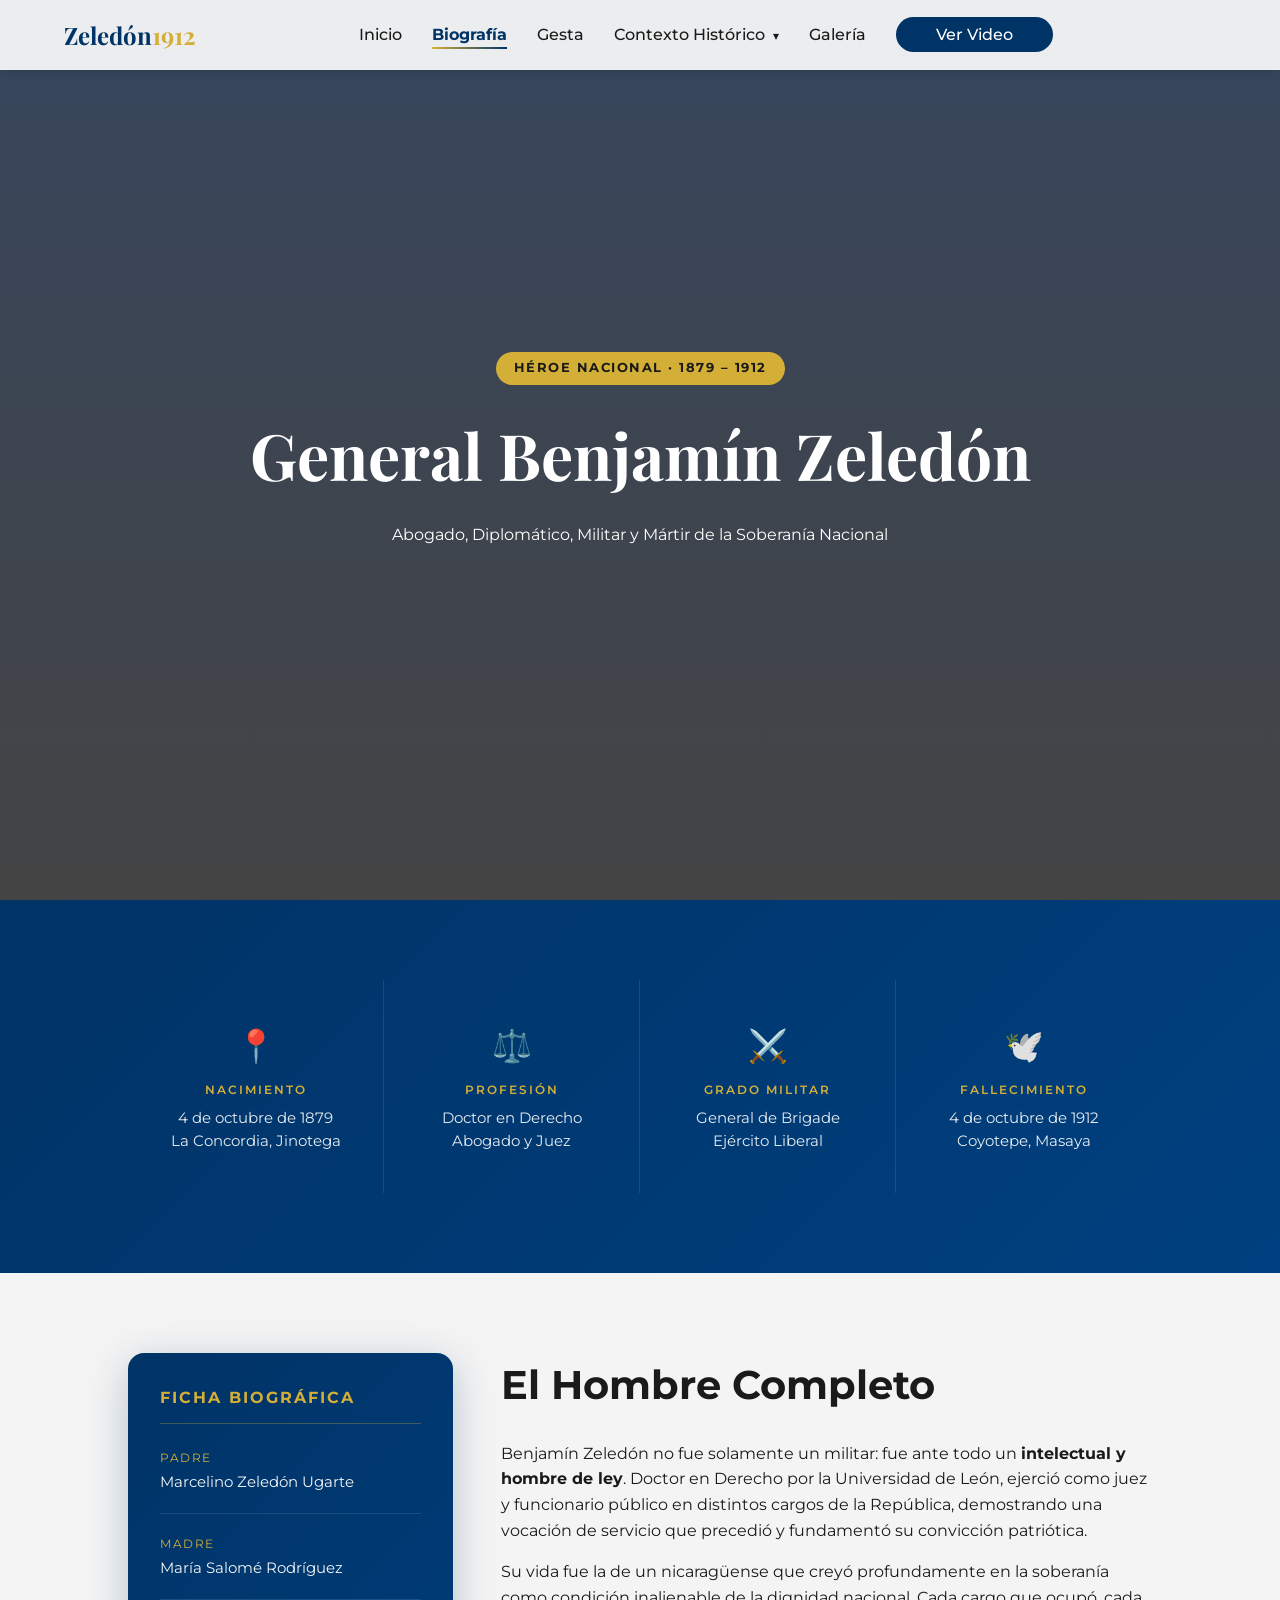
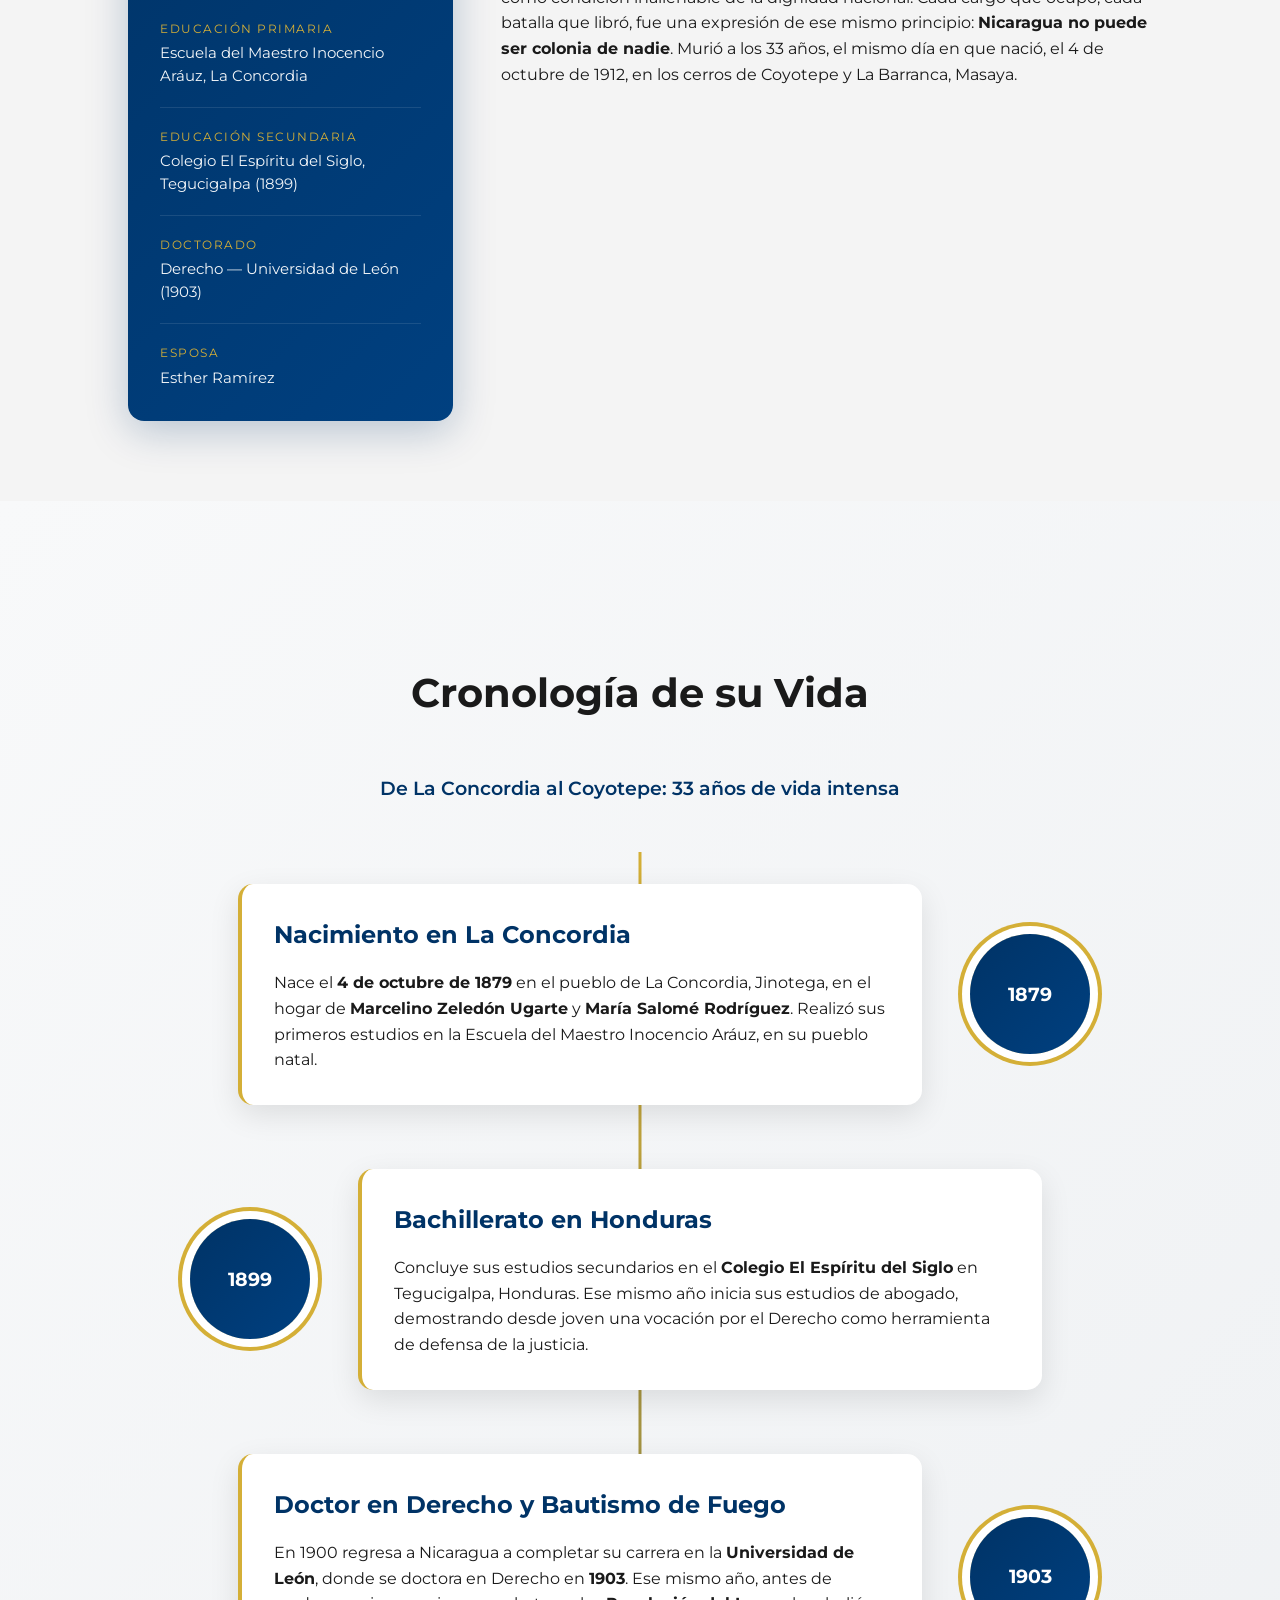
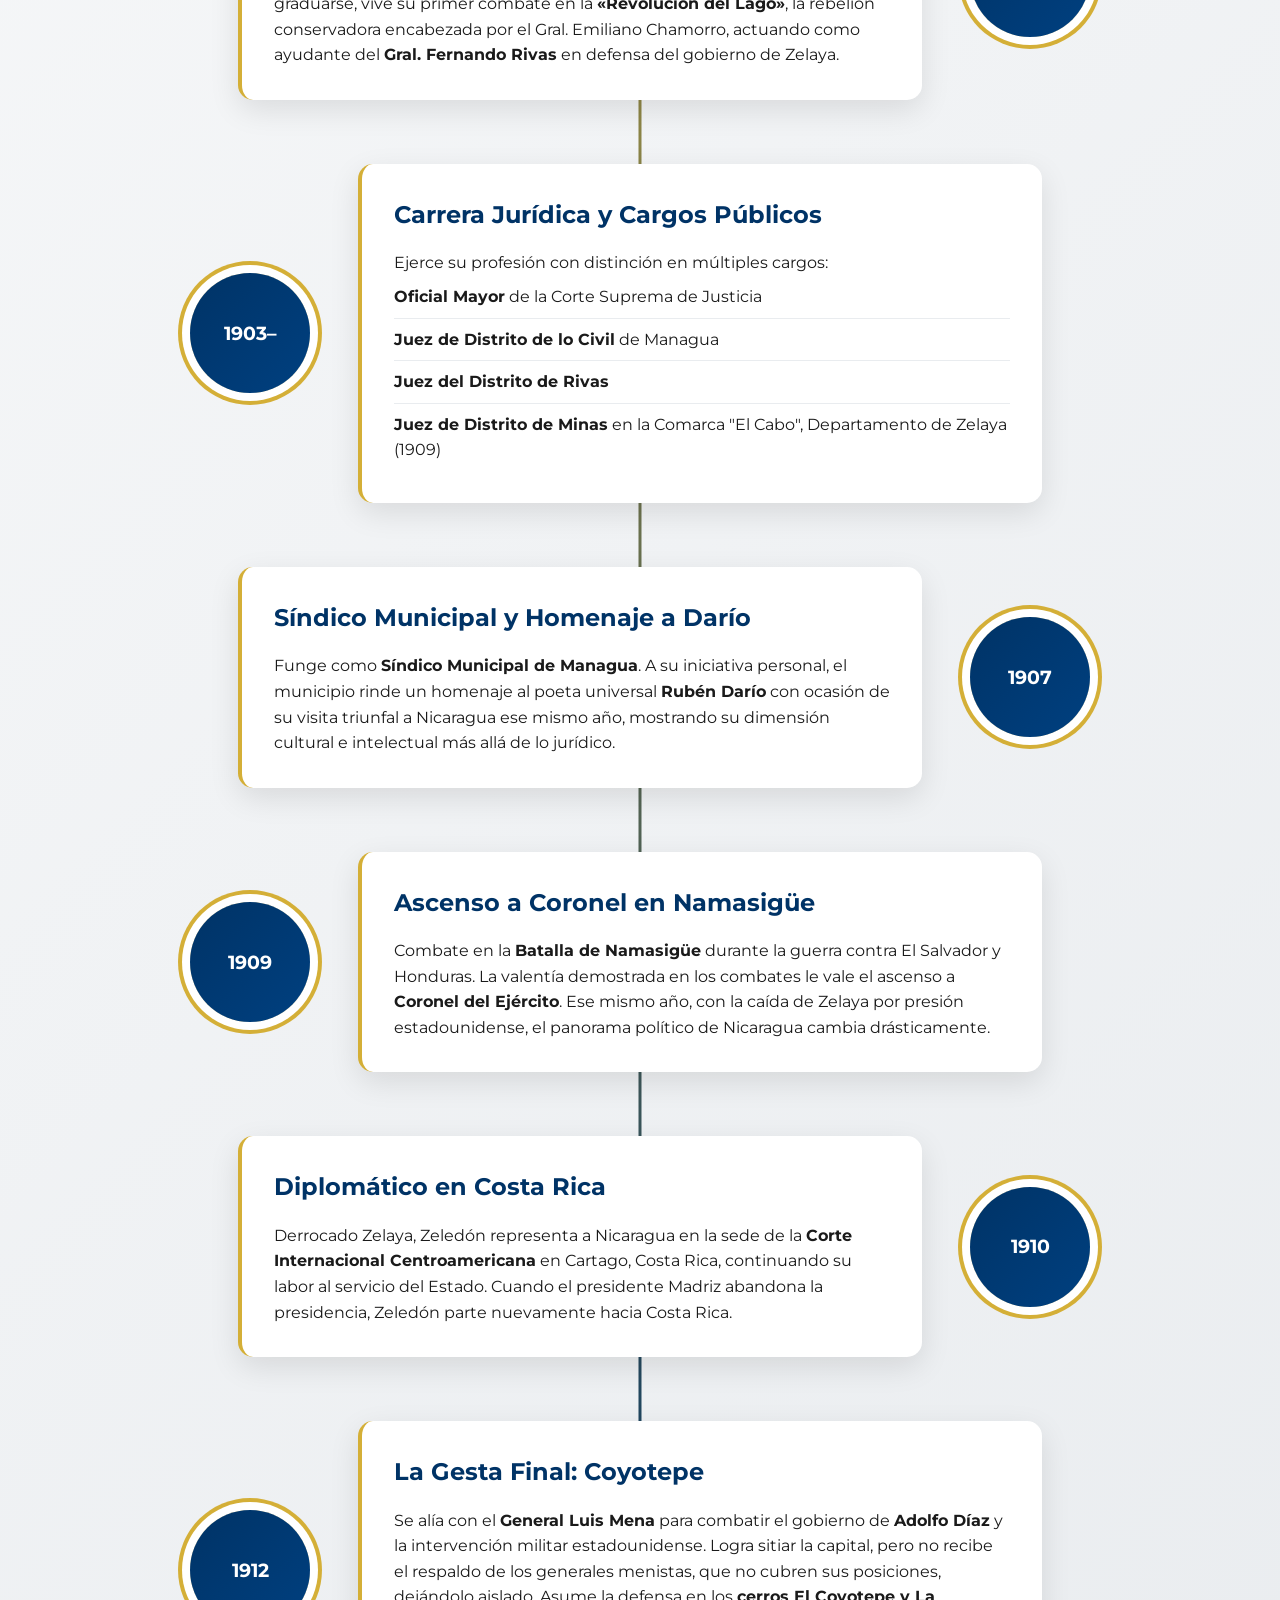
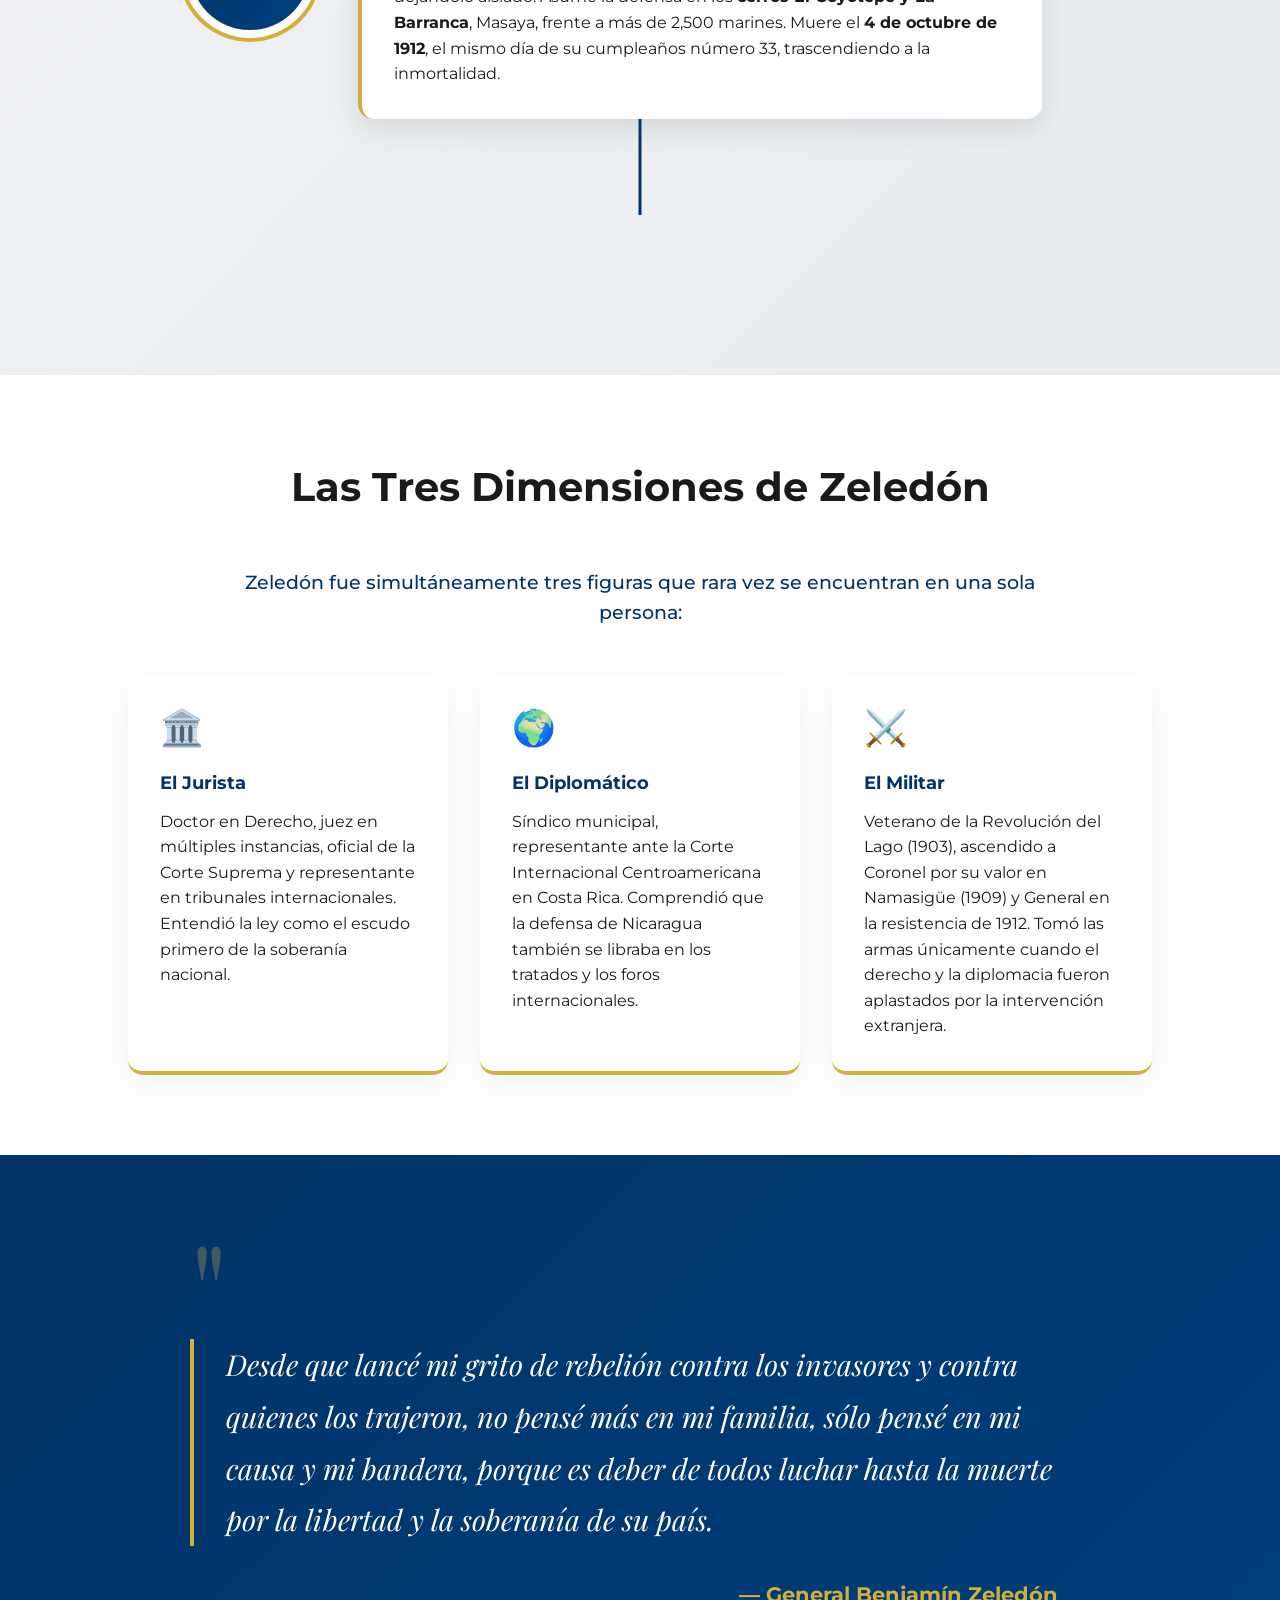
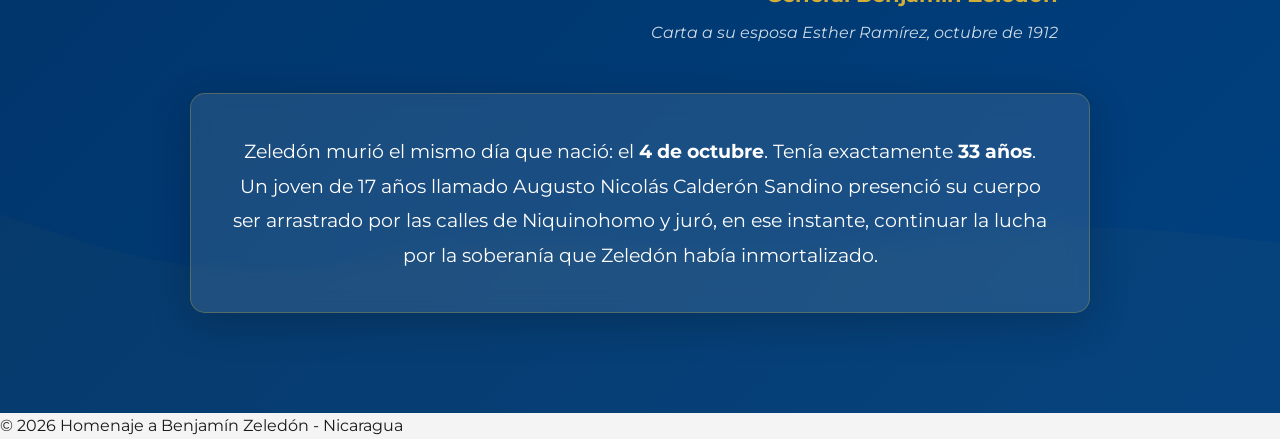
==== biografia.html @ c8e3462d "Version basica." ====
<!DOCTYPE html>
<html lang="es">

<head>
    <meta charset="UTF-8">
    <meta name="viewport" content="width=device-width, initial-scale=1.0">
    <title>Biografía | General Benjamín Zeledón</title>
    <meta name="description"
        content="Vida y trayectoria del General Benjamín Zeledón, héroe nacional de Nicaragua. Abogado, juez, militar y mártir de la soberanía nacional (1879–1912).">
    <link rel="stylesheet" href="style.css">
    <link
        href="https://fonts.googleapis.com/css2?family=Montserrat:wght@300;400;700&family=Playfair+Display:wght@700&display=swap"
        rel="stylesheet">
</head>

<body>

    <!-- Barra de Navegación -->
    <nav class="navbar">
        <div class="logo">Zeledón<span>1912</span></div>
        <ul class="nav-links">
            <li><a href="index.html#inicio">Inicio</a></li>
            <li><a href="biografia.html" class="nav-active">Biografía</a></li>
            <li><a href="index.html#gesta">Gesta</a></li>
            <li class="has-submenu">
                <a href="contexto.html">Contexto Histórico <span class="submenu-arrow">▾</span></a>
                <ul class="submenu">
                    <li><a href="nota-knox.html">La Nota Knox</a></li>
                    <li><a href="tratado-dawson.html">El Tratado Dawson</a></li>
                    <li><a href="carta-zeledon.html">Carta a su Esposa</a></li>
                </ul>
            </li>
            <li><a href="galeria.html">Galería</a></li>
            <li><a href="index.html#video-seccion" class="btn-video">Ver Video</a></li>
        </ul>
        <div class="burger">
            <div class="line1"></div>
            <div class="line2"></div>
            <div class="line3"></div>
        </div>
    </nav>

    <!-- Hero -->
    <header class="hero hero-biografia">
        <div class="hero-content">
            <div class="doc-badge">Héroe Nacional · 1879 – 1912</div>
            <h1>General Benjamín Zeledón</h1>
            <p>Abogado, Diplomático, Militar y Mártir de la Soberanía Nacional</p>
        </div>
    </header>

    <!-- Datos rápidos -->
    <section class="bio-datos-section">
        <div class="container">
            <div class="bio-datos-grid">
                <div class="bio-dato">
                    <span class="bio-dato-icon">📍</span>
                    <span class="bio-dato-label">Nacimiento</span>
                    <span class="bio-dato-valor">4 de octubre de 1879<br>La Concordia, Jinotega</span>
                </div>
                <div class="bio-dato">
                    <span class="bio-dato-icon">⚖️</span>
                    <span class="bio-dato-label">Profesión</span>
                    <span class="bio-dato-valor">Doctor en Derecho<br>Abogado y Juez</span>
                </div>
                <div class="bio-dato">
                    <span class="bio-dato-icon">⚔️</span>
                    <span class="bio-dato-label">Grado Militar</span>
                    <span class="bio-dato-valor">General de Brigade<br>Ejército Liberal</span>
                </div>
                <div class="bio-dato">
                    <span class="bio-dato-icon">🕊️</span>
                    <span class="bio-dato-label">Fallecimiento</span>
                    <span class="bio-dato-valor">4 de octubre de 1912<br>Coyotepe, Masaya</span>
                </div>
            </div>
        </div>
    </section>

    <!-- Introducción -->
    <section class="container bio-intro-section">
        <div class="doc-intro-grid">
            <div class="doc-ficha bio-ficha">
                <h3>Ficha Biográfica</h3>
                <ul class="ficha-list">
                    <li>
                        <span class="ficha-label">Padre</span>
                        <span class="ficha-valor">Marcelino Zeledón Ugarte</span>
                    </li>
                    <li>
                        <span class="ficha-label">Madre</span>
                        <span class="ficha-valor">María Salomé Rodríguez</span>
                    </li>
                    <li>
                        <span class="ficha-label">Educación Primaria</span>
                        <span class="ficha-valor">Escuela del Maestro Inocencio Aráuz, La Concordia</span>
                    </li>
                    <li>
                        <span class="ficha-label">Educación Secundaria</span>
                        <span class="ficha-valor">Colegio El Espíritu del Siglo, Tegucigalpa (1899)</span>
                    </li>
                    <li>
                        <span class="ficha-label">Doctorado</span>
                        <span class="ficha-valor">Derecho — Universidad de León (1903)</span>
                    </li>
                    <li>
                        <span class="ficha-label">Esposa</span>
                        <span class="ficha-valor">Esther Ramírez</span>
                    </li>
                </ul>
            </div>
            <div class="doc-resumen">
                <h2 class="section-title" style="text-align:left; margin-bottom: 1.5rem;">El Hombre Completo</h2>
                <p>Benjamín Zeledón no fue solamente un militar: fue ante todo un <strong>intelectual y hombre de
                        ley</strong>. Doctor en Derecho por la Universidad de León, ejerció como juez y funcionario
                    público en distintos cargos de la República, demostrando una vocación de servicio que precedió y
                    fundamentó su convicción patriótica.</p>
                <p style="margin-top:1rem;">Su vida fue la de un nicaragüense que creyó profundamente en la soberanía
                    como condición inalienable de la dignidad nacional. Cada cargo que ocupó, cada batalla que libró,
                    fue una expresión de ese mismo principio: <strong>Nicaragua no puede ser colonia de nadie</strong>.
                    Murió a los 33 años, el mismo día en que nació, el 4 de octubre de 1912, en los cerros de Coyotepe
                    y La Barranca, Masaya.</p>
            </div>
        </div>
    </section>

    <!-- Línea de tiempo biográfica -->
    <section class="timeline-section">
        <div class="container">
            <h2 class="section-title">Cronología de su Vida</h2>
            <p class="timeline-subtitle">De La Concordia al Coyotepe: 33 años de vida intensa</p>

            <div class="timeline">

                <!-- 1879 -->
                <div class="timeline-item">
                    <div class="timeline-marker">1879</div>
                    <div class="timeline-content">
                        <h3>Nacimiento en La Concordia</h3>
                        <p>Nace el <strong>4 de octubre de 1879</strong> en el pueblo de La Concordia, Jinotega, en el
                            hogar de <strong>Marcelino Zeledón Ugarte</strong> y <strong>María Salomé
                                Rodríguez</strong>. Realizó sus primeros estudios en la Escuela del Maestro Inocencio
                            Aráuz, en su pueblo natal.</p>
                    </div>
                </div>

                <!-- 1899 -->
                <div class="timeline-item">
                    <div class="timeline-marker">1899</div>
                    <div class="timeline-content">
                        <h3>Bachillerato en Honduras</h3>
                        <p>Concluye sus estudios secundarios en el <strong>Colegio El Espíritu del Siglo</strong> en
                            Tegucigalpa, Honduras. Ese mismo año inicia sus estudios de abogado, demostrando desde
                            joven una vocación por el Derecho como herramienta de defensa de la justicia.</p>
                    </div>
                </div>

                <!-- 1900-1903 -->
                <div class="timeline-item">
                    <div class="timeline-marker">1903</div>
                    <div class="timeline-content">
                        <h3>Doctor en Derecho y Bautismo de Fuego</h3>
                        <p>En 1900 regresa a Nicaragua a completar su carrera en la <strong>Universidad de
                                León</strong>,
                            donde se doctora en Derecho en <strong>1903</strong>. Ese mismo año, antes de graduarse,
                            vive su primer combate en la <strong>«Revolución del Lago»</strong>, la rebelión
                            conservadora encabezada por el Gral. Emiliano Chamorro, actuando como ayudante del
                            <strong>Gral. Fernando Rivas</strong> en defensa del gobierno de Zelaya.
                        </p>
                    </div>
                </div>

                <!-- Cargos judiciales -->
                <div class="timeline-item">
                    <div class="timeline-marker">1903–</div>
                    <div class="timeline-content">
                        <h3>Carrera Jurídica y Cargos Públicos</h3>
                        <p>Ejerce su profesión con distinción en múltiples cargos:</p>
                        <ul class="faction-list">
                            <li><strong>Oficial Mayor</strong> de la Corte Suprema de Justicia</li>
                            <li><strong>Juez de Distrito de lo Civil</strong> de Managua</li>
                            <li><strong>Juez del Distrito de Rivas</strong></li>
                            <li><strong>Juez de Distrito de Minas</strong> en la Comarca "El Cabo", Departamento de
                                Zelaya (1909)</li>
                        </ul>
                    </div>
                </div>

                <!-- 1907 -->
                <div class="timeline-item">
                    <div class="timeline-marker">1907</div>
                    <div class="timeline-content">
                        <h3>Síndico Municipal y Homenaje a Darío</h3>
                        <p>Funge como <strong>Síndico Municipal de Managua</strong>. A su iniciativa personal, el
                            municipio rinde un homenaje al poeta universal <strong>Rubén Darío</strong> con ocasión de
                            su visita triunfal a Nicaragua ese mismo año, mostrando su dimensión cultural e intelectual
                            más allá de lo jurídico.</p>
                    </div>
                </div>

                <!-- 1909 Namasigüe -->
                <div class="timeline-item">
                    <div class="timeline-marker">1909</div>
                    <div class="timeline-content">
                        <h3>Ascenso a Coronel en Namasigüe</h3>
                        <p>Combate en la <strong>Batalla de Namasigüe</strong> durante la guerra contra El Salvador y
                            Honduras. La valentía demostrada en los combates le vale el ascenso a
                            <strong>Coronel del Ejército</strong>. Ese mismo año, con la caída de Zelaya por presión
                            estadounidense, el panorama político de Nicaragua cambia drásticamente.
                        </p>
                    </div>
                </div>

                <!-- 1910-1911 -->
                <div class="timeline-item">
                    <div class="timeline-marker">1910</div>
                    <div class="timeline-content">
                        <h3>Diplomático en Costa Rica</h3>
                        <p>Derrocado Zelaya, Zeledón representa a Nicaragua en la sede de la
                            <strong>Corte Internacional Centroamericana</strong> en Cartago, Costa Rica, continuando
                            su labor al servicio del Estado. Cuando el presidente Madriz abandona la presidencia,
                            Zeledón parte nuevamente hacia Costa Rica.
                        </p>
                    </div>
                </div>

                <!-- 1912 -->
                <div class="timeline-item">
                    <div class="timeline-marker">1912</div>
                    <div class="timeline-content">
                        <h3>La Gesta Final: Coyotepe</h3>
                        <p>Se alía con el <strong>General Luis Mena</strong> para combatir el gobierno de
                            <strong>Adolfo Díaz</strong> y la intervención militar estadounidense. Logra sitiar la
                            capital, pero no recibe el respaldo de los generales menistas, que no cubren sus
                            posiciones, dejándolo aislado. Asume la defensa en los
                            <strong>cerros El Coyotepe y La Barranca</strong>, Masaya, frente a más de 2,500 marines.
                            Muere el <strong>4 de octubre de 1912</strong>, el mismo día de su cumpleaños número 33,
                            trascendiendo a la inmortalidad.
                        </p>
                    </div>
                </div>

            </div>
        </div>
    </section>

    <!-- Facetas del personaje -->
    <section class="container resistance-section">
        <h2 class="section-title">Las Tres Dimensiones de Zeledón</h2>
        <p class="section-intro">Zeledón fue simultáneamente tres figuras que rara vez se encuentran en una sola
            persona:</p>
        <div class="grid">
            <div class="card doc-context-card">
                <div class="context-icon">🏛️</div>
                <h3>El Jurista</h3>
                <p>Doctor en Derecho, juez en múltiples instancias, oficial de la Corte Suprema y representante
                    en tribunales internacionales. Entendió la ley como el escudo primero de la soberanía nacional.</p>
            </div>
            <div class="card doc-context-card">
                <div class="context-icon">🌍</div>
                <h3>El Diplomático</h3>
                <p>Síndico municipal, representante ante la Corte Internacional Centroamericana en Costa Rica.
                    Comprendió que la defensa de Nicaragua también se libraba en los tratados y los foros
                    internacionales.</p>
            </div>
            <div class="card doc-context-card">
                <div class="context-icon">⚔️</div>
                <h3>El Militar</h3>
                <p>Veterano de la Revolución del Lago (1903), ascendido a Coronel por su valor en Namasigüe (1909)
                    y General en la resistencia de 1912. Tomó las armas únicamente cuando el derecho y la diplomacia
                    fueron aplastados por la intervención extranjera.</p>
            </div>
        </div>
    </section>

    <!-- Cita -->
    <section class="quote-section">
        <div class="quote-container">
            <div class="quote-icon">"</div>
            <blockquote class="historic-quote">
                Desde que lancé mi grito de rebelión contra los invasores y contra quienes los trajeron, no pensé
                más en mi familia, sólo pensé en mi causa y mi bandera, porque es deber de todos luchar hasta la
                muerte por la libertad y la soberanía de su país.
            </blockquote>
            <p class="quote-author">— General Benjamín Zeledón</p>
            <p class="quote-context">Carta a su esposa Esther Ramírez, octubre de 1912</p>
            <div class="reflection">
                <p>Zeledón murió el mismo día que nació: el <strong>4 de octubre</strong>. Tenía exactamente
                    <strong>33 años</strong>. Un joven de 17 años llamado Augusto Nicolás Calderón Sandino
                    presenció su cuerpo ser arrastrado por las calles de Niquinohomo y juró, en ese instante,
                    continuar la lucha por la soberanía que Zeledón había inmortalizado.
                </p>
            </div>
        </div>
    </section>

    <!-- Pie de Página -->
    <footer>
        <p>&copy; 2026 Homenaje a Benjamín Zeledón - Nicaragua</p>
    </footer>

    <!-- Botón para volver arriba -->
    <button id="backToTop" class="back-to-top" aria-label="Volver arriba">
        <svg xmlns="http://www.w3.org/2000/svg" width="24" height="24" viewBox="0 0 24 24" fill="none"
            stroke="currentColor" stroke-width="2" stroke-linecap="round" stroke-linejoin="round">
            <polyline points="18 15 12 9 6 15"></polyline>
        </svg>
    </button>

    <script src="script.js"></script>
</body>

</html>
---- style.css ----
:root {
    --primary: #003366;
    --accent: #d4af37;
    --light: #f4f4f4;
    --dark: #1a1a1a;
}

* {
    margin: 0;
    padding: 0;
    box-sizing: border-box;
}

body {
    font-family: 'Montserrat', sans-serif;
    line-height: 1.6;
    color: var(--dark);
    background-color: var(--light);
    scroll-behavior: smooth;
}

/* Navbar */
.navbar {
    display: flex;
    justify-content: space-between;
    align-items: center;
    padding: 1rem 5%;
    background: rgba(255, 255, 255, 0.9);
    backdrop-filter: blur(10px);
    position: fixed;
    width: 100%;
    z-index: 1000;
    box-shadow: 0 2px 10px rgba(0, 0, 0, 0.1);
}

.logo {
    font-family: 'Playfair Display', serif;
    font-size: 1.5rem;
    font-weight: bold;
    color: var(--primary);
}

.logo span {
    color: var(--accent);
}

.nav-links {
    display: flex;
    list-style: none;
}

.nav-links li a {
    text-decoration: none;
    color: var(--dark);
    margin: 0 15px;
    font-weight: 500;
    position: relative;
    transition: color 0.3s ease;
}

.nav-links li a::after {
    content: '';
    position: absolute;
    bottom: -5px;
    left: 0;
    width: 0;
    height: 2px;
    background: linear-gradient(90deg, var(--accent), var(--primary));
    transition: width 0.3s ease;
}

/* Excluir el botón de video del efecto de subrayado */
.nav-links li a.btn-video::after {
    display: none;
}

.nav-links li a:hover {
    color: var(--primary);
}

/* El botón de video mantiene su color blanco al hacer hover */
.nav-links li a.btn-video:hover {
    color: white !important;
}

.nav-links li a:hover::after {
    width: 100%;
}

.btn-video {
    background: var(--primary);
    color: white !important;
    padding: 8px 40px;
    border-radius: 20px;
    position: relative;
    overflow: hidden;
    transition: all 0.3s ease;
    margin-left: 20px;
}

.btn-video:hover {
    background: linear-gradient(135deg, var(--primary), #004080);
    box-shadow: 0 4px 15px rgba(0, 51, 102, 0.3);
    transform: translateY(-2px);
}

/* Hero Section */
.hero {
    height: 100vh;
    background: linear-gradient(rgba(0, 0, 0, 0.6), rgba(0, 0, 0, 0.6)),
        url('https://images.unsplash.com/photo-1590424600600-49e0f63b2767?q=80&w=2000') no-repeat center center/cover;
    display: flex;
    align-items: center;
    justify-content: center;
    text-align: center;
    color: white;
}

.hero-contexto {
    background: linear-gradient(rgba(0, 0, 0, 0.7), rgba(0, 0, 0, 0.7)),
        url('https://images.unsplash.com/photo-1461360370896-922624d12aa1?q=80&w=2000') no-repeat center center/cover;
}

.hero-galeria {
    background: linear-gradient(rgba(0, 0, 0, 0.7), rgba(0, 0, 0, 0.7)),
        url('https://images.unsplash.com/photo-1604580864964-0462f5d5b1a8?q=80&w=2000') no-repeat center center/cover;
}

.hero-biografia {
    background: linear-gradient(rgba(0, 20, 50, 0.78), rgba(0, 0, 0, 0.72)),
        url('https://images.unsplash.com/photo-1569949381669-ecf31ae8e613?q=80&w=2000') no-repeat center 30%/cover;
}

.hero-gesta {
    background: linear-gradient(rgba(40, 5, 5, 0.82), rgba(0, 0, 0, 0.75)),
        url('https://images.unsplash.com/photo-1558618666-fcd25c85cd64?q=80&w=2000') no-repeat center center/cover;
}

/* Tarjetas de pilares del Testamento Político */
.gesta-pilares-grid {
    grid-template-columns: repeat(auto-fit, minmax(260px, 1fr));
}

.gesta-pilar-card {
    text-align: center;
    padding: 2rem 1.5rem;
    border-top: 4px solid var(--accent);
    border-bottom: none;
    transition: transform 0.3s ease, box-shadow 0.3s ease;
}

.gesta-pilar-card:hover {
    transform: translateY(-6px);
    box-shadow: 0 16px 40px rgba(0, 0, 0, 0.12);
}

.gesta-pilar-icono {
    font-size: 2.5rem;
    margin-bottom: 1rem;
    display: block;
}

.gesta-pilar-card h3 {
    color: var(--primary);
    font-size: 1.1rem;
    margin-bottom: 1rem;
    font-weight: 700;
}

.gesta-pilar-cita {
    font-style: italic;
    color: #555;
    font-size: 0.92rem;
    line-height: 1.7;
    border-left: 3px solid var(--accent);
    padding-left: 1rem;
    text-align: left;
}

/* Enlace activo en la navbar */
.nav-active {
    color: var(--primary) !important;
    font-weight: 700 !important;
}

.nav-active::after {
    width: 100% !important;
}

/* ===================================
   PÁGINA DE BIOGRAFÍA
   =================================== */

/* Barra de datos rápidos */
.bio-datos-section {
    background: linear-gradient(135deg, var(--primary) 0%, #004080 100%);
    padding: 0;
}

.bio-datos-grid {
    display: grid;
    grid-template-columns: repeat(4, 1fr);
    gap: 0;
}

.bio-dato {
    display: flex;
    flex-direction: column;
    align-items: center;
    text-align: center;
    padding: 2.5rem 1.5rem;
    color: white;
    border-right: 1px solid rgba(255, 255, 255, 0.1);
    transition: background 0.3s ease;
}

.bio-dato:last-child {
    border-right: none;
}

.bio-dato:hover {
    background: rgba(255, 255, 255, 0.07);
}

.bio-dato-icon {
    font-size: 2rem;
    margin-bottom: 0.6rem;
}

.bio-dato-label {
    font-size: 0.72rem;
    letter-spacing: 2px;
    text-transform: uppercase;
    color: var(--accent);
    margin-bottom: 0.5rem;
    font-weight: 600;
}

.bio-dato-valor {
    font-size: 0.95rem;
    line-height: 1.5;
    opacity: 0.9;
}

/* Sección intro de bio (reutiliza doc-intro-grid) */
.bio-intro-section {
    padding-top: 80px;
    padding-bottom: 60px;
}

.bio-ficha {
    background: linear-gradient(135deg, #1a1a2e 0%, #16213e 100%);
}

/* Responsive de biografía */
@media (max-width: 768px) {
    .bio-datos-grid {
        grid-template-columns: repeat(2, 1fr);
    }

    .bio-dato {
        border-right: 1px solid rgba(255, 255, 255, 0.1);
        border-bottom: 1px solid rgba(255, 255, 255, 0.1);
    }
}

.hero h1 {
    font-family: 'Playfair Display', serif;
    font-size: 4rem;
    margin-bottom: 1rem;
}

/* Secciones y Grids */
.container {
    padding: 80px 10%;
}

.section-title {
    text-align: center;
    font-size: 2.5rem;
    margin-bottom: 3rem;
    position: relative;
}

.timeline-intro {
    max-width: 900px;
    margin: 0 auto 4rem;
    font-size: 1.1rem;
    line-height: 1.8;
}

.timeline-intro p {
    margin-bottom: 1.5rem;
}

/* Timeline Section */
.timeline-section {
    background: linear-gradient(135deg, #f8f9fa 0%, #e9ecef 100%);
    padding: 80px 0;
}

.timeline-subtitle {
    text-align: center;
    font-size: 1.2rem;
    margin-bottom: 3rem;
    color: var(--primary);
    font-weight: 600;
}

.timeline {
    max-width: 900px;
    margin: 0 auto;
    position: relative;
    padding: 2rem 0;
}

.timeline::before {
    content: '';
    position: absolute;
    left: 50%;
    top: 0;
    bottom: 0;
    width: 3px;
    background: linear-gradient(180deg, var(--accent), var(--primary));
    transform: translateX(-50%);
}

.timeline-item {
    display: flex;
    align-items: center;
    margin-bottom: 4rem;
    position: relative;
}

.timeline-item:nth-child(odd) {
    flex-direction: row-reverse;
}

.timeline-marker {
    background: linear-gradient(135deg, var(--primary), #004080);
    color: white;
    width: 120px;
    height: 120px;
    border-radius: 50%;
    display: flex;
    align-items: center;
    justify-content: center;
    font-weight: bold;
    font-size: 1.2rem;
    box-shadow: 0 0 0 8px white, 0 0 0 12px var(--accent);
    z-index: 2;
    flex-shrink: 0;
}

.timeline-content {
    background: white;
    padding: 2rem;
    border-radius: 15px;
    box-shadow: 0 10px 30px rgba(0, 0, 0, 0.1);
    flex: 1;
    margin: 0 3rem;
    border-left: 4px solid var(--accent);
}

.timeline-content h3 {
    color: var(--primary);
    margin-bottom: 1rem;
    font-size: 1.5rem;
}

.faction-list {
    list-style: none;
    padding: 0;
}

.faction-list li {
    padding: 0.5rem 0;
    border-bottom: 1px solid #e9ecef;
}

.faction-list li:last-child {
    border-bottom: none;
}

/* Resistance Section */
.resistance-section {
    background: white;
}

.section-intro {
    text-align: center;
    font-size: 1.2rem;
    max-width: 800px;
    margin: 0 auto 3rem;
    color: var(--primary);
    font-weight: 500;
}

.event-card {
    position: relative;
    padding-top: 3rem;
}

.event-number {
    position: absolute;
    top: -20px;
    left: 30px;
    width: 50px;
    height: 50px;
    background: linear-gradient(135deg, var(--accent), #b8941f);
    color: white;
    border-radius: 50%;
    display: flex;
    align-items: center;
    justify-content: center;
    font-size: 1.5rem;
    font-weight: bold;
    box-shadow: 0 4px 15px rgba(212, 175, 55, 0.4);
}

.event-card-final {
    border-left: 4px solid var(--accent);
    background: linear-gradient(135deg, #fff9e6 0%, white 100%);
}

/* Gallery Styles */
.gallery-intro {
    text-align: center;
    font-size: 1.1rem;
    max-width: 800px;
    margin: 0 auto 3rem;
    color: var(--dark);
    line-height: 1.8;
}

.gallery-grid {
    display: grid;
    grid-template-columns: repeat(auto-fill, minmax(320px, 1fr));
    gap: 2.5rem;
    margin-top: 3rem;
}

.gallery-item {
    background: white;
    border-radius: 15px;
    overflow: hidden;
    box-shadow: 0 10px 30px rgba(0, 0, 0, 0.1);
    transition: all 0.3s ease;
    border-bottom: 4px solid var(--accent);
}

.gallery-item:hover {
    transform: translateY(-10px);
    box-shadow: 0 15px 40px rgba(0, 0, 0, 0.15);
}

.gallery-placeholder {
    aspect-ratio: 4/3;
    background: linear-gradient(135deg, #f0f4f8 0%, #e9ecef 100%);
    display: flex;
    flex-direction: column;
    align-items: center;
    justify-content: center;
    color: var(--primary);
    opacity: 0.6;
    transition: all 0.3s ease;
}

.gallery-item:hover .gallery-placeholder {
    opacity: 0.8;
    background: linear-gradient(135deg, #e9ecef 0%, #dee2e6 100%);
}

.gallery-placeholder svg {
    margin-bottom: 1rem;
}

.gallery-placeholder p {
    font-size: 0.9rem;
    font-weight: 500;
}

.gallery-caption {
    padding: 1.5rem;
    background: white;
}

.gallery-caption h3 {
    color: var(--primary);
    font-size: 1.2rem;
    margin-bottom: 0.5rem;
    font-weight: 600;
}

.gallery-caption p {
    color: #6c757d;
    font-size: 0.95rem;
    line-height: 1.6;
}

/* Para cuando añadas imágenes reales, usa esta clase */
.gallery-item img {
    width: 100%;
    height: 100%;
    object-fit: cover;
    display: block;
}

.grid {
    display: grid;
    grid-template-columns: repeat(auto-fit, minmax(300px, 1fr));
    gap: 2rem;
}

.card {
    background: white;
    padding: 2rem;
    border-radius: 15px;
    box-shadow: 0 10px 30px rgba(0, 0, 0, 0.05);
    border-bottom: 4px solid var(--accent);
}

/* Quote Section */
.quote-section {
    background: linear-gradient(135deg, var(--primary) 0%, #004080 100%);
    color: white;
    padding: 100px 10%;
    position: relative;
    overflow: hidden;
}

.quote-section::before {
    content: '';
    position: absolute;
    top: 0;
    left: 0;
    right: 0;
    bottom: 0;
    background: url('data:image/svg+xml,<svg xmlns="http://www.w3.org/2000/svg" viewBox="0 0 1440 320"><path fill="rgba(212,175,55,0.1)" d="M0,96L48,112C96,128,192,160,288,160C384,160,480,128,576,122.7C672,117,768,139,864,138.7C960,139,1056,117,1152,112C1248,107,1344,117,1392,122.7L1440,128L1440,320L1392,320C1344,320,1248,320,1152,320C1056,320,960,320,864,320C768,320,672,320,576,320C480,320,384,320,288,320C192,320,96,320,48,320L0,320Z"></path></svg>') no-repeat bottom;
    opacity: 0.3;
}

.quote-container {
    max-width: 900px;
    margin: 0 auto;
    position: relative;
    z-index: 1;
}

.quote-icon {
    font-family: 'Playfair Display', serif;
    font-size: 8rem;
    color: var(--accent);
    line-height: 0.5;
    opacity: 0.3;
    margin-bottom: 20px;
}

.historic-quote {
    font-family: 'Playfair Display', serif;
    font-size: 1.8rem;
    line-height: 1.8;
    font-style: italic;
    margin: 0 0 2rem 0;
    padding: 0 2rem;
    border-left: 4px solid var(--accent);
    text-align: left;
    font-weight: 300;
}

.quote-author {
    font-size: 1.3rem;
    font-weight: 700;
    color: var(--accent);
    margin-bottom: 0.5rem;
    text-align: right;
    padding-right: 2rem;
}

.quote-context {
    font-size: 1rem;
    font-style: italic;
    opacity: 0.8;
    margin-bottom: 3rem;
    text-align: right;
    padding-right: 2rem;
}

.reflection {
    background: rgba(255, 255, 255, 0.1);
    backdrop-filter: blur(10px);
    padding: 2.5rem;
    border-radius: 15px;
    border: 1px solid rgba(212, 175, 55, 0.3);
    margin-top: 3rem;
    box-shadow: 0 10px 40px rgba(0, 0, 0, 0.2);
}

.reflection p {
    font-size: 1.2rem;
    line-height: 1.8;
    margin: 0;
    text-align: center;
    font-weight: 400;
}

/* Video Section */
.video-container {
    background: var(--dark);
    color: white;
    padding: 80px 10%;
    text-align: center;
}

.video-wrapper {
    position: relative;
    padding-bottom: 56.25%;
    /* 16:9 Aspect Ratio */
    height: 0;
    max-width: 900px;
    margin: 0 auto;
}

.video-wrapper iframe {
    position: absolute;
    top: 0;
    left: 0;
    width: 100%;
    height: 100%;
    border-radius: 10px;
}

/* Back to Top Button */
.back-to-top {
    position: fixed;
    bottom: 30px;
    right: 30px;
    width: 50px;
    height: 50px;
    background: linear-gradient(135deg, var(--primary), #004080);
    color: white;
    border: none;
    border-radius: 50%;
    cursor: pointer;
    display: flex;
    align-items: center;
    justify-content: center;
    box-shadow: 0 4px 20px rgba(0, 51, 102, 0.4);
    opacity: 0;
    visibility: hidden;
    transform: translateY(20px);
    transition: all 0.3s ease;
    z-index: 999;
}

.back-to-top.visible {
    opacity: 1;
    visibility: visible;
    transform: translateY(0);
}

.back-to-top:hover {
    background: linear-gradient(135deg, #004080, var(--primary));
    box-shadow: 0 6px 30px rgba(0, 51, 102, 0.6);
    transform: translateY(-3px);
}

.back-to-top:active {
    transform: translateY(-1px);
}

.back-to-top svg {
    width: 24px;
    height: 24px;
}

/* ===================================
   SUBMENÚ DE DOCUMENTOS HISTÓRICOS
   =================================== */

/* Contenedor del ítem con submenú */
.has-submenu {
    position: relative;
}

/* La flecha indicadora */
.submenu-arrow {
    font-size: 0.75rem;
    display: inline-block;
    transition: transform 0.3s ease;
    margin-left: 4px;
}

.has-submenu:hover .submenu-arrow {
    transform: rotate(180deg);
}

/* El submenú desplegable */
.submenu {
    position: absolute;
    top: calc(100% + 14px);
    left: 50%;
    transform: translateX(-50%) translateY(-8px);
    list-style: none;
    background: white;
    border-radius: 12px;
    box-shadow: 0 8px 40px rgba(0, 51, 102, 0.18);
    min-width: 220px;
    padding: 0.6rem 0;
    opacity: 0;
    visibility: hidden;
    transition: opacity 0.25s ease, transform 0.25s ease, visibility 0.25s;
    border-top: 3px solid var(--accent);
    z-index: 2000;
}

/* Mostrar al hacer hover */
.has-submenu:hover .submenu {
    opacity: 1;
    visibility: visible;
    transform: translateX(-50%) translateY(0);
}

/* Triángulo decorativo arriba del submenú */
.submenu::before {
    content: '';
    position: absolute;
    top: -8px;
    left: 50%;
    transform: translateX(-50%);
    border-width: 0 7px 8px 7px;
    border-style: solid;
    border-color: transparent transparent var(--accent) transparent;
}

/* Links dentro del submenú */
.submenu li a {
    display: block;
    padding: 0.7rem 1.4rem;
    color: var(--dark) !important;
    font-size: 0.92rem;
    font-weight: 500;
    margin: 0 !important;
    border-radius: 0;
    transition: background 0.2s ease, color 0.2s ease, padding-left 0.2s ease;
    white-space: nowrap;
    text-decoration: none;
}

.submenu li a::after {
    display: none !important;
}

.submenu li a:hover {
    background: linear-gradient(90deg, rgba(212, 175, 55, 0.12), transparent);
    color: var(--primary) !important;
    padding-left: 1.8rem;
}

.submenu li:not(:last-child) {
    border-bottom: 1px solid #f0f0f0;
}

/* ===================================
   PÁGINAS DE DOCUMENTOS HISTÓRICOS
   =================================== */

/* Hero especial para documentos */
.hero-documento {
    background: linear-gradient(rgba(0, 30, 70, 0.82), rgba(0, 0, 0, 0.75)),
        url('https://images.unsplash.com/photo-1568217933489-4da8e0c7c3d3?q=80&w=2000') no-repeat center center/cover;
}

.hero-dawson {
    background: linear-gradient(rgba(0, 20, 50, 0.85), rgba(0, 0, 0, 0.78)),
        url('https://images.unsplash.com/photo-1506905925346-21bda4d32df4?q=80&w=2000') no-repeat center center/cover;
}

.hero-carta {
    background: linear-gradient(rgba(60, 20, 0, 0.82), rgba(0, 0, 0, 0.78)),
        url('https://images.unsplash.com/photo-1455390582262-044cdead277a?q=80&w=2000') no-repeat center right/cover;
}

/* Insignia de categoría en el hero */
.doc-badge {
    display: inline-block;
    background: var(--accent);
    color: var(--dark);
    font-size: 0.8rem;
    font-weight: 700;
    letter-spacing: 1.5px;
    text-transform: uppercase;
    padding: 6px 18px;
    border-radius: 20px;
    margin-bottom: 1.2rem;
}

.doc-badge-carta {
    background: rgba(212, 175, 55, 0.9);
}

/* Grid de introducción (ficha + resumen) */
.doc-intro-section {
    padding-top: 80px;
    padding-bottom: 60px;
}

.doc-intro-grid {
    display: grid;
    grid-template-columns: minmax(280px, 1fr) 2fr;
    gap: 3rem;
    align-items: start;
}

/* Ficha del documento */
.doc-ficha {
    background: linear-gradient(135deg, var(--primary) 0%, #004080 100%);
    color: white;
    border-radius: 16px;
    padding: 2rem;
    box-shadow: 0 10px 40px rgba(0, 51, 102, 0.25);
    position: sticky;
    top: 90px;
}

.doc-ficha h3 {
    font-size: 1rem;
    letter-spacing: 2px;
    text-transform: uppercase;
    color: var(--accent);
    margin-bottom: 1.5rem;
    border-bottom: 1px solid rgba(212, 175, 55, 0.3);
    padding-bottom: 0.8rem;
}

.doc-ficha-carta {
    background: linear-gradient(135deg, #3d1c02 0%, #6b3010 100%);
}

.ficha-list {
    list-style: none;
    padding: 0;
}

.ficha-list li {
    display: flex;
    flex-direction: column;
    margin-bottom: 1.2rem;
    padding-bottom: 1.2rem;
    border-bottom: 1px solid rgba(255, 255, 255, 0.1);
}

.ficha-list li:last-child {
    border-bottom: none;
    margin-bottom: 0;
    padding-bottom: 0;
}

.ficha-label {
    font-size: 0.75rem;
    letter-spacing: 1.5px;
    text-transform: uppercase;
    color: var(--accent);
    margin-bottom: 4px;
}

.ficha-valor {
    font-size: 0.95rem;
    line-height: 1.5;
    opacity: 0.95;
}

/* Cita principal del documento */
.doc-text-block {
    background: linear-gradient(135deg, #f8f9fa 0%, #fff 100%);
    border-radius: 16px;
    padding: 2.5rem;
    border-left: 5px solid var(--accent);
    box-shadow: 0 4px 20px rgba(0, 0, 0, 0.07);
    max-width: 900px;
    margin: 0 auto;
}

.doc-quote-header {
    margin-bottom: 1.5rem;
}

.doc-quote-tag {
    font-size: 0.78rem;
    letter-spacing: 2px;
    text-transform: uppercase;
    color: var(--primary);
    font-weight: 700;
    background: rgba(0, 51, 102, 0.08);
    padding: 5px 12px;
    border-radius: 20px;
}

.doc-primary-quote {
    font-family: 'Playfair Display', serif;
    font-size: 1.35rem;
    line-height: 1.9;
    font-style: italic;
    color: var(--dark);
    font-weight: 400;
    margin: 0 0 1.5rem 0;
}

.doc-quote-note {
    color: #555;
    font-size: 0.95rem;
    line-height: 1.7;
    border-top: 1px solid #e9ecef;
    padding-top: 1rem;
}

/* Tarjetas de contexto con ícono */
.doc-context-card {
    padding-top: 1.5rem;
    text-align: left;
}

.context-icon {
    font-size: 2.2rem;
    margin-bottom: 0.8rem;
    display: block;
}

.doc-context-card h3 {
    color: var(--primary);
    font-size: 1.1rem;
    margin-bottom: 0.7rem;
}

/* Timeline de consecuencias */
.doc-consequence-timeline {
    max-width: 800px;
    margin: 0 auto;
    display: flex;
    flex-direction: column;
    gap: 1rem;
}

.consequence-item {
    display: flex;
    align-items: flex-start;
    gap: 1.5rem;
    background: white;
    padding: 1.5rem;
    border-radius: 12px;
    box-shadow: 0 4px 16px rgba(0, 0, 0, 0.07);
    border-left: 4px solid var(--accent);
}

.consequence-step {
    background: linear-gradient(135deg, var(--primary), #004080);
    color: white;
    width: 36px;
    height: 36px;
    border-radius: 50%;
    display: flex;
    align-items: center;
    justify-content: center;
    font-weight: bold;
    font-size: 1rem;
    flex-shrink: 0;
}

.consequence-text {
    font-size: 1rem;
    line-height: 1.6;
    color: var(--dark);
}

/* Navegación entre documentos */
.doc-nav-section {
    display: flex;
    justify-content: space-between;
    align-items: center;
    padding: 3rem 10%;
    background: linear-gradient(135deg, #f8f9fa, #e9ecef);
    gap: 1rem;
    flex-wrap: wrap;
}

.doc-nav-link {
    text-decoration: none;
    font-weight: 600;
    font-size: 0.95rem;
    padding: 0.8rem 1.8rem;
    border-radius: 30px;
    transition: all 0.3s ease;
    letter-spacing: 0.5px;
}

.doc-nav-back {
    background: white;
    color: var(--primary);
    border: 2px solid var(--primary);
}

.doc-nav-back:hover {
    background: var(--primary);
    color: white;
    transform: translateX(-4px);
}

.doc-nav-forward {
    background: var(--primary);
    color: white;
    border: 2px solid var(--primary);
}

.doc-nav-forward:hover {
    background: #004080;
    border-color: #004080;
    transform: translateX(4px);
}

/* ===================================
   CARTA: DISEÑO ESPECIAL
   =================================== */

.carta-section {
    background: linear-gradient(135deg, #fdf6e3 0%, #fef9ed 100%);
    padding: 80px 0;
}

.carta-wrapper {
    max-width: 780px;
    margin: 0 auto;
}

.carta-hoja {
    background: #fff8e7;
    border: 1px solid #e8d5a3;
    border-radius: 4px;
    padding: 3.5rem 4rem;
    box-shadow:
        0 2px 6px rgba(0, 0, 0, 0.08),
        4px 4px 20px rgba(160, 120, 50, 0.12),
        inset 0 0 60px rgba(212, 175, 55, 0.05);
    position: relative;
    font-family: 'Playfair Display', serif;
    line-height: 1.9;
}

/* Líneas decorativas de la hoja */
.carta-hoja::before {
    content: '';
    position: absolute;
    top: 0;
    left: 70px;
    bottom: 0;
    width: 1px;
    background: rgba(212, 100, 100, 0.2);
}

.carta-encabezado {
    display: flex;
    justify-content: space-between;
    margin-bottom: 2rem;
    font-size: 0.9rem;
    color: #6b5a3a;
    font-style: italic;
    padding-bottom: 1rem;
    border-bottom: 1px solid #e8d5a3;
}

.carta-saludo {
    font-size: 1.2rem;
    font-weight: 700;
    color: var(--primary);
    margin-bottom: 1.5rem;
}

.carta-cuerpo p {
    margin-bottom: 1.2rem;
    color: #3a2e1e;
    font-size: 1.05rem;
}

.carta-frase-destacada {
    border-left: 4px solid var(--accent);
    padding-left: 1.5rem;
    font-style: italic;
    color: var(--primary) !important;
    font-size: 1.08rem !important;
    font-weight: 600;
    margin: 1.5rem 0 !important;
    display: block;
    background: rgba(212, 175, 55, 0.08);
    border-radius: 0 6px 6px 0;
    padding: 0.8rem 1.5rem;
    line-height: 1.8;
}

.carta-firma {
    margin-top: 2.5rem;
    text-align: right;
    font-style: italic;
    color: #6b5a3a;
}

.firma-nombre {
    font-size: 1.3rem;
    font-weight: 700;
    color: var(--primary);
    margin-top: 0.5rem;
}

.carta-nota-historiadora {
    margin-top: 1.5rem;
    font-size: 0.85rem;
    color: #888;
    font-style: italic;
    text-align: center;
    line-height: 1.6;
}

/* Responsive */
@media (max-width: 768px) {
    .nav-links {
        display: none;
    }

    /* Aquí podrías añadir el menú móvil */
    .hero h1 {
        font-size: 2.5rem;
    }

    .quote-section {
        padding: 60px 5%;
    }

    .quote-icon {
        font-size: 5rem;
    }

    .historic-quote {
        font-size: 1.3rem;
        padding: 0 1rem;
    }

    .quote-author {
        font-size: 1.1rem;
        padding-right: 1rem;
    }

    .quote-context {
        padding-right: 1rem;
    }

    .reflection {
        padding: 1.5rem;
    }

    .reflection p {
        font-size: 1rem;
    }

    .back-to-top {
        bottom: 20px;
        right: 20px;
        width: 45px;
        height: 45px;
    }

    .back-to-top svg {
        width: 20px;
        height: 20px;
    }

    /* Timeline responsive */
    .timeline::before {
        left: 30px;
    }

    .timeline-item {
        flex-direction: column !important;
        align-items: flex-start;
        padding-left: 80px;
    }

    .timeline-marker {
        position: absolute;
        left: 0;
        width: 60px;
        height: 60px;
        font-size: 0.9rem;
    }

    .timeline-content {
        margin: 0;
        width: 100%;
    }

    .event-number {
        left: 15px;
        width: 40px;
        height: 40px;
        font-size: 1.2rem;
    }

    .timeline-intro {
        font-size: 1rem;
    }

    .section-title {
        font-size: 2rem;
    }

    /* Gallery responsive */
    .gallery-grid {
        grid-template-columns: 1fr;
        gap: 2rem;
    }

    .gallery-intro {
        font-size: 1rem;
    }

    /* Document pages responsive */
    .doc-intro-grid {
        grid-template-columns: 1fr;
        gap: 2rem;
    }

    .doc-ficha {
        position: static;
    }

    .carta-hoja {
        padding: 2rem 1.5rem;
    }

    .carta-hoja::before {
        display: none;
    }

    .doc-nav-section {
        padding: 2rem 5%;
        flex-direction: column;
        align-items: stretch;
    }

    .doc-nav-link {
        text-align: center;
    }

    .doc-consequence-timeline {
        gap: 0.8rem;
    }
}
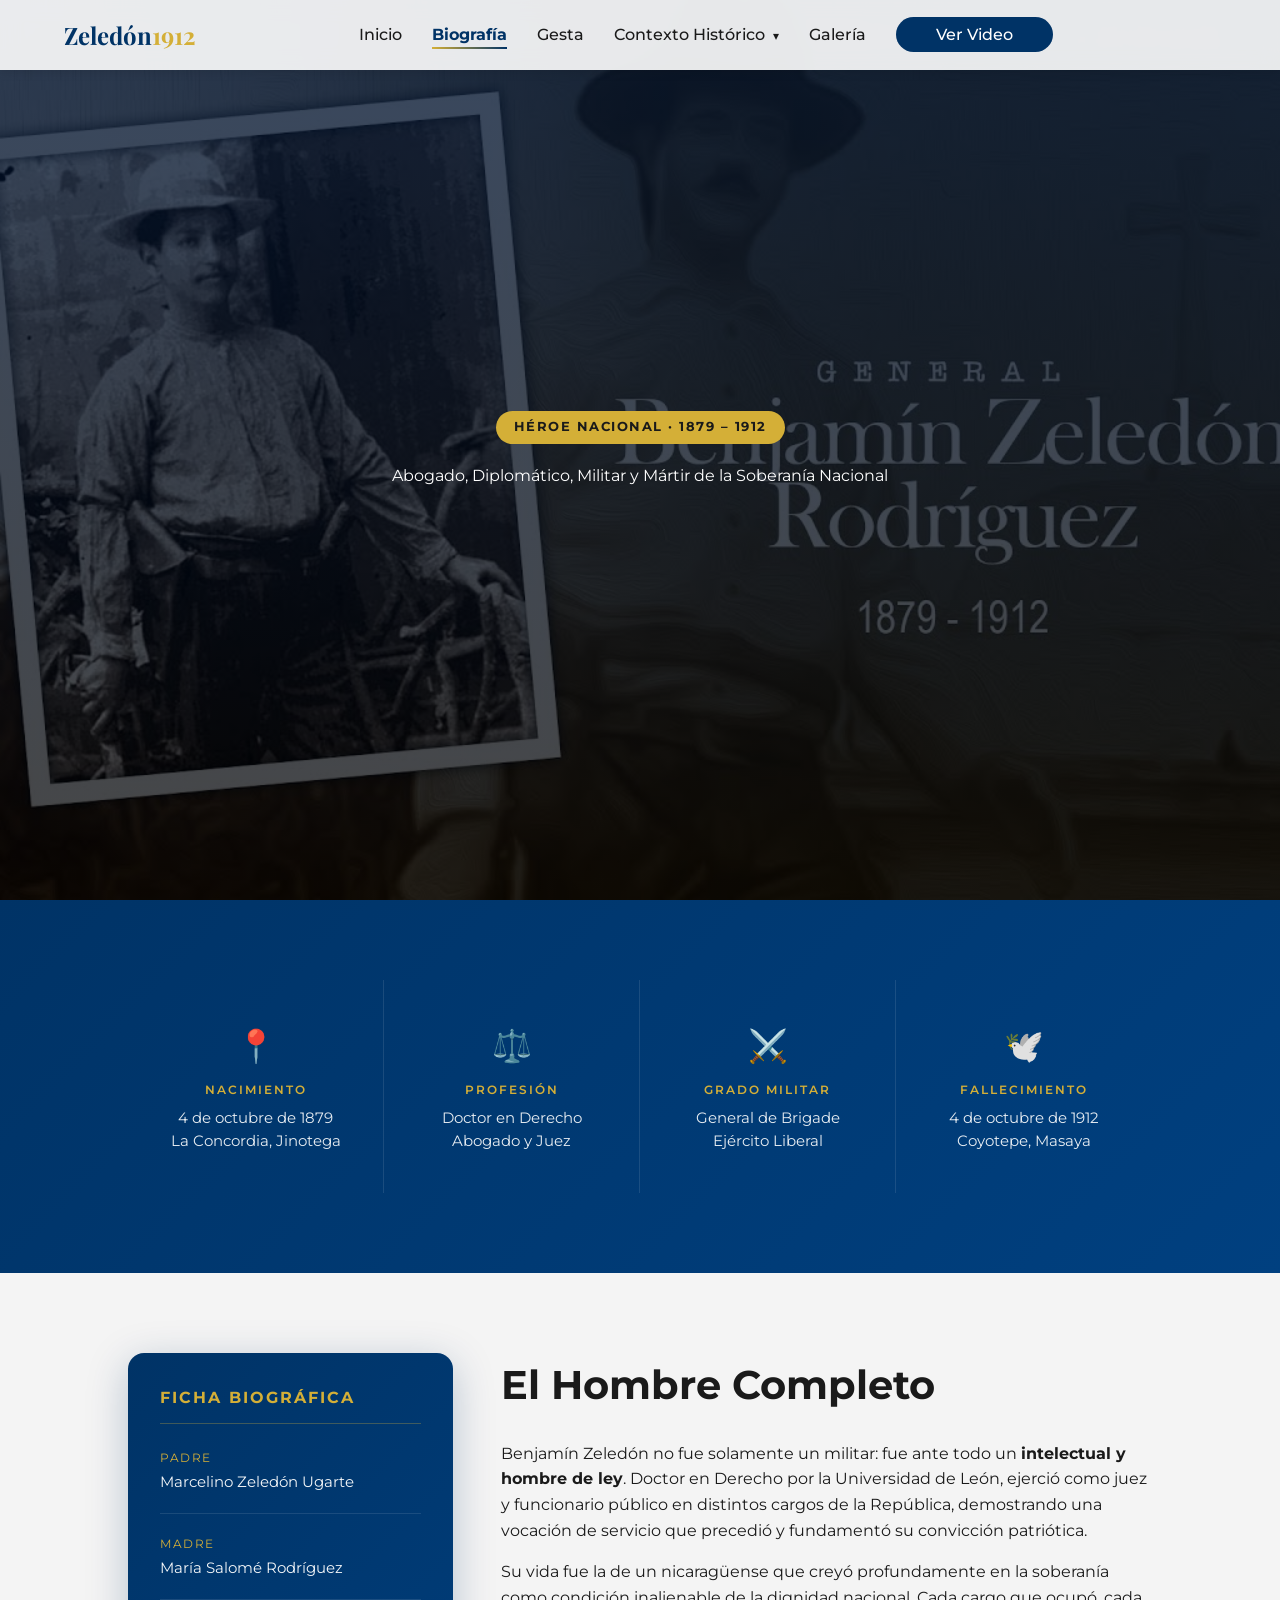
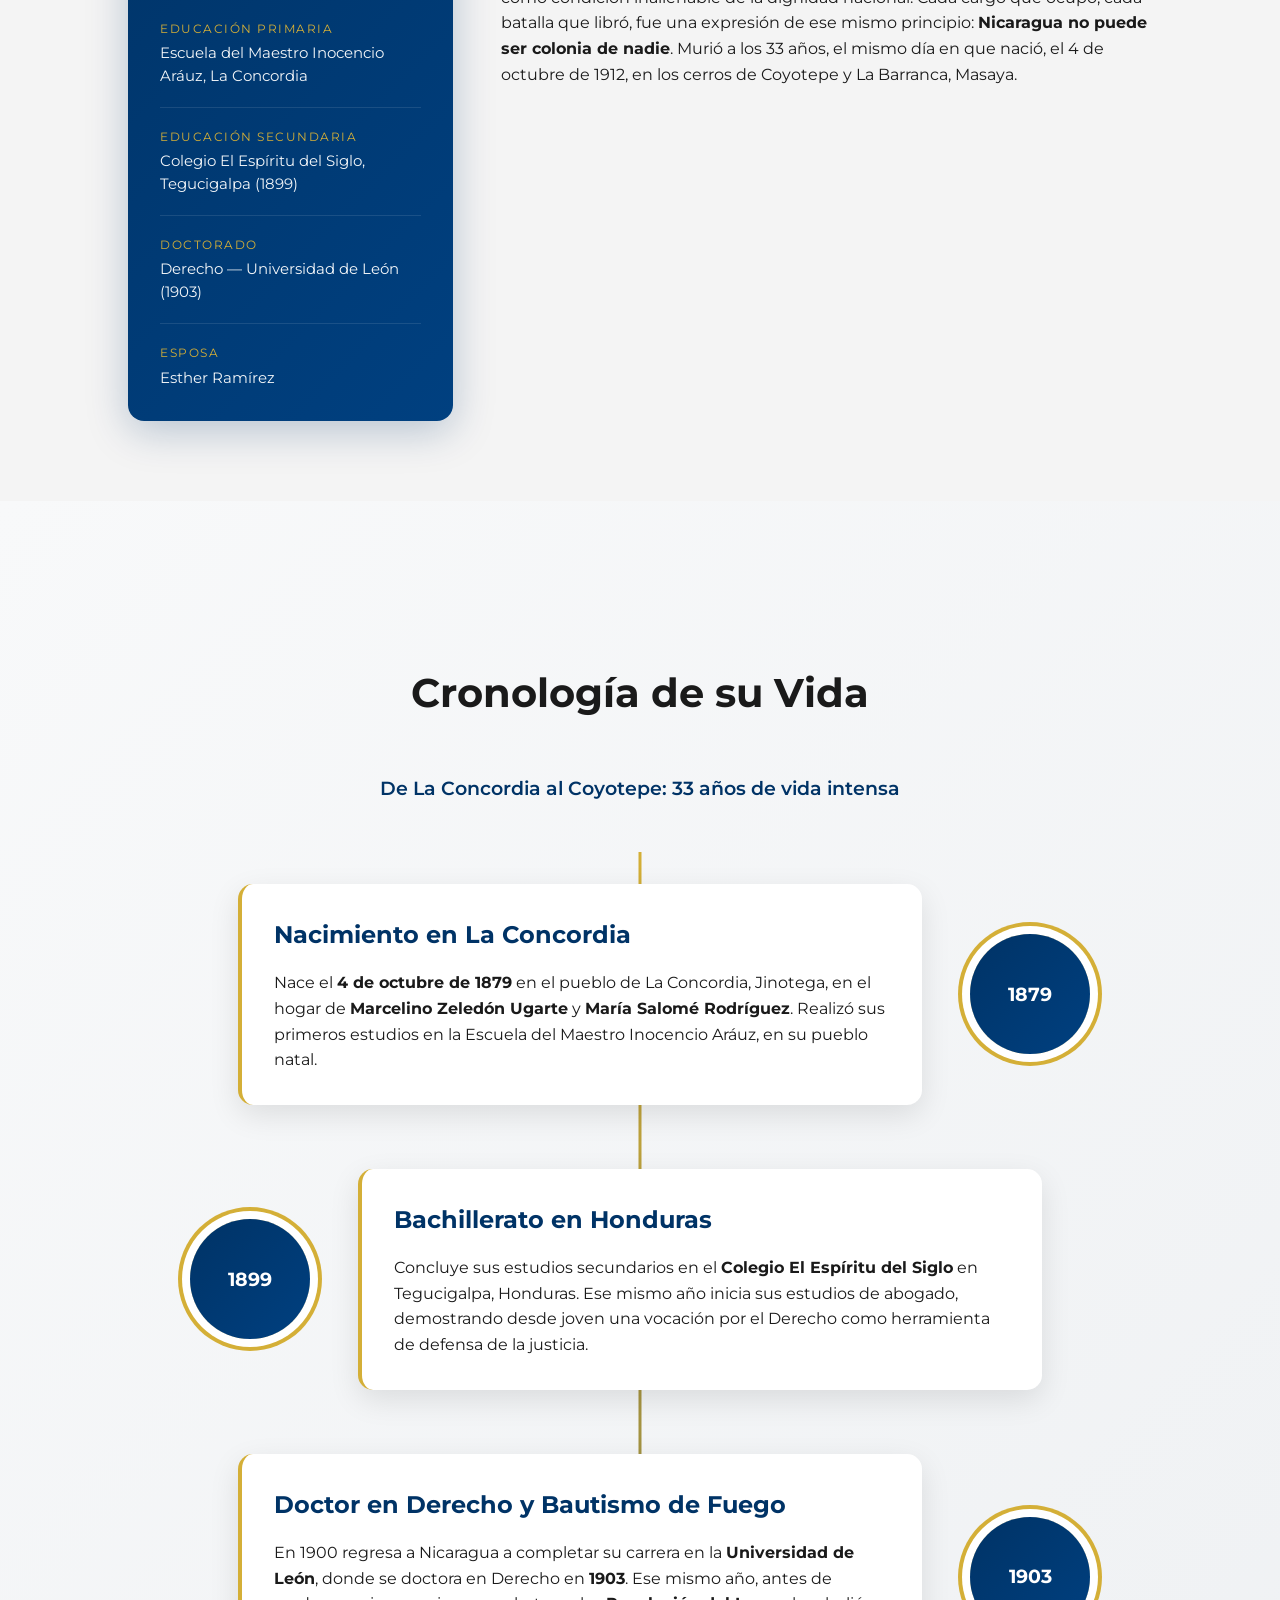
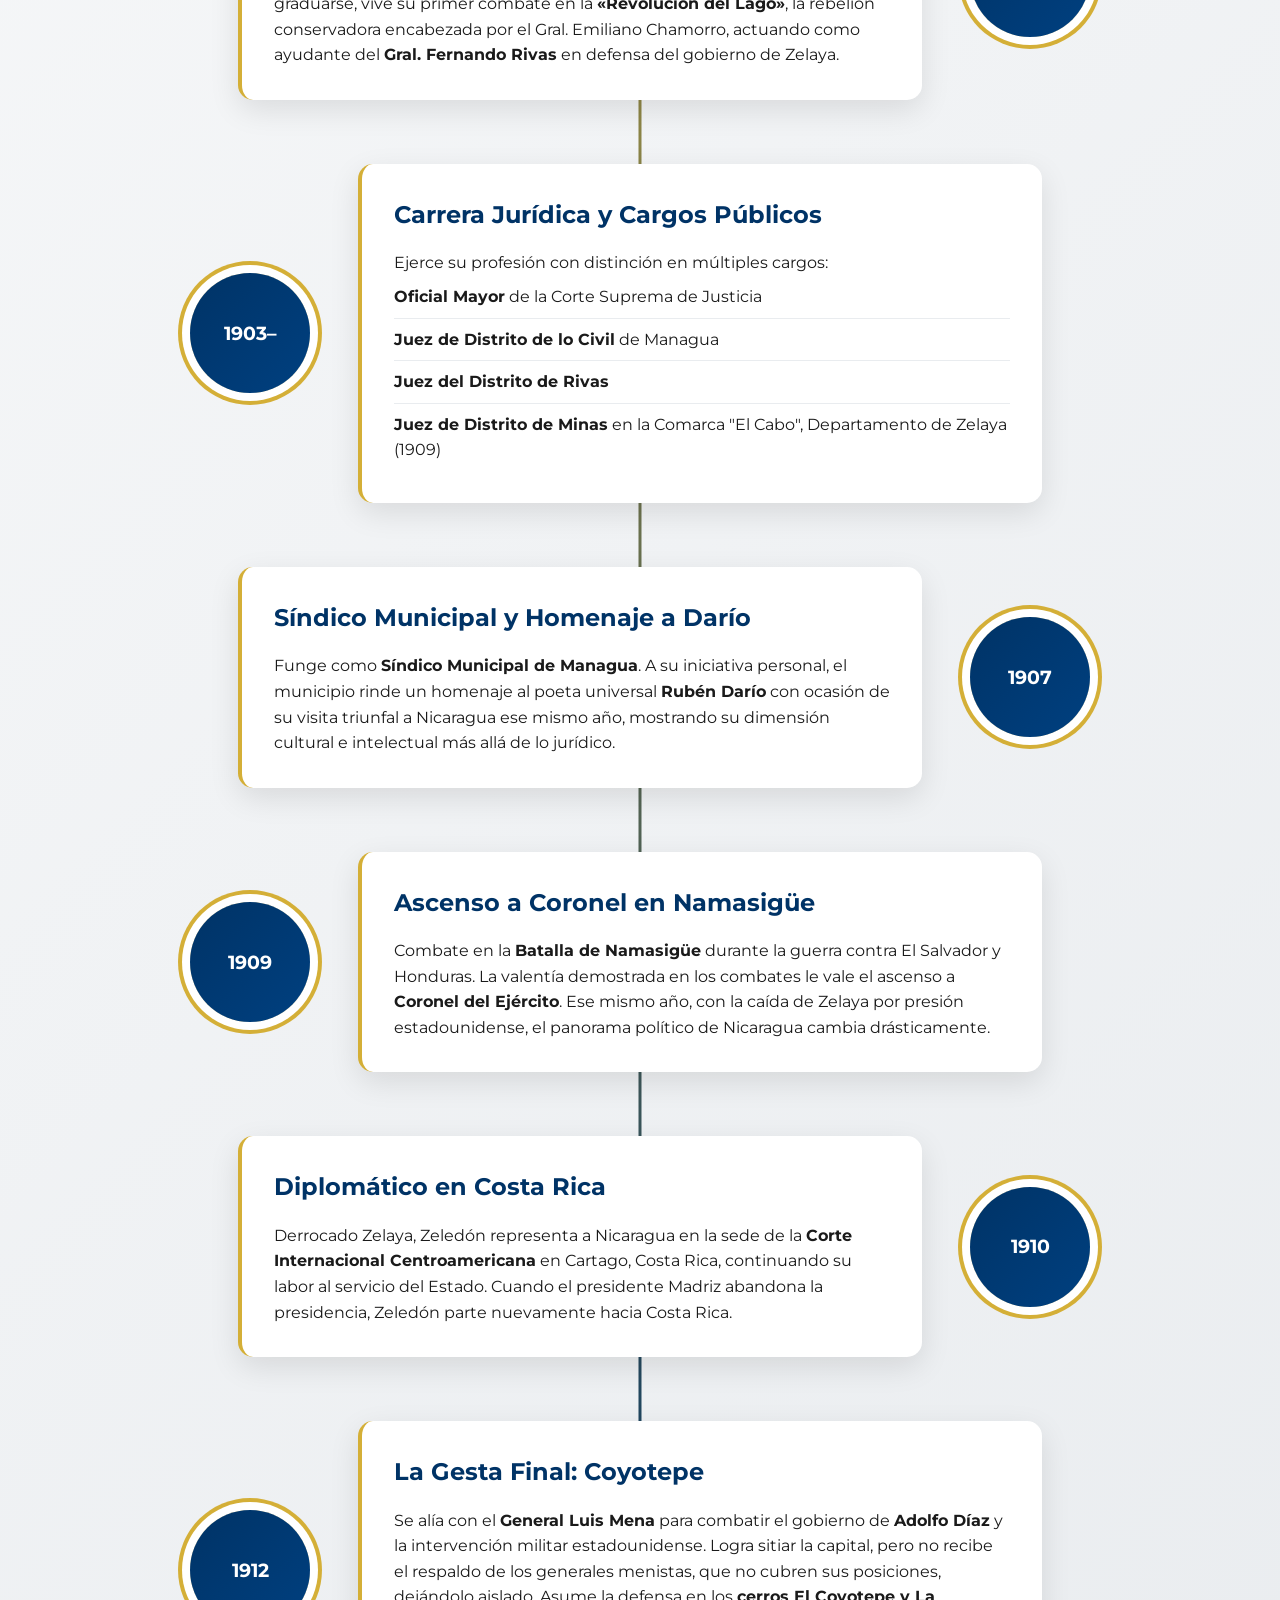
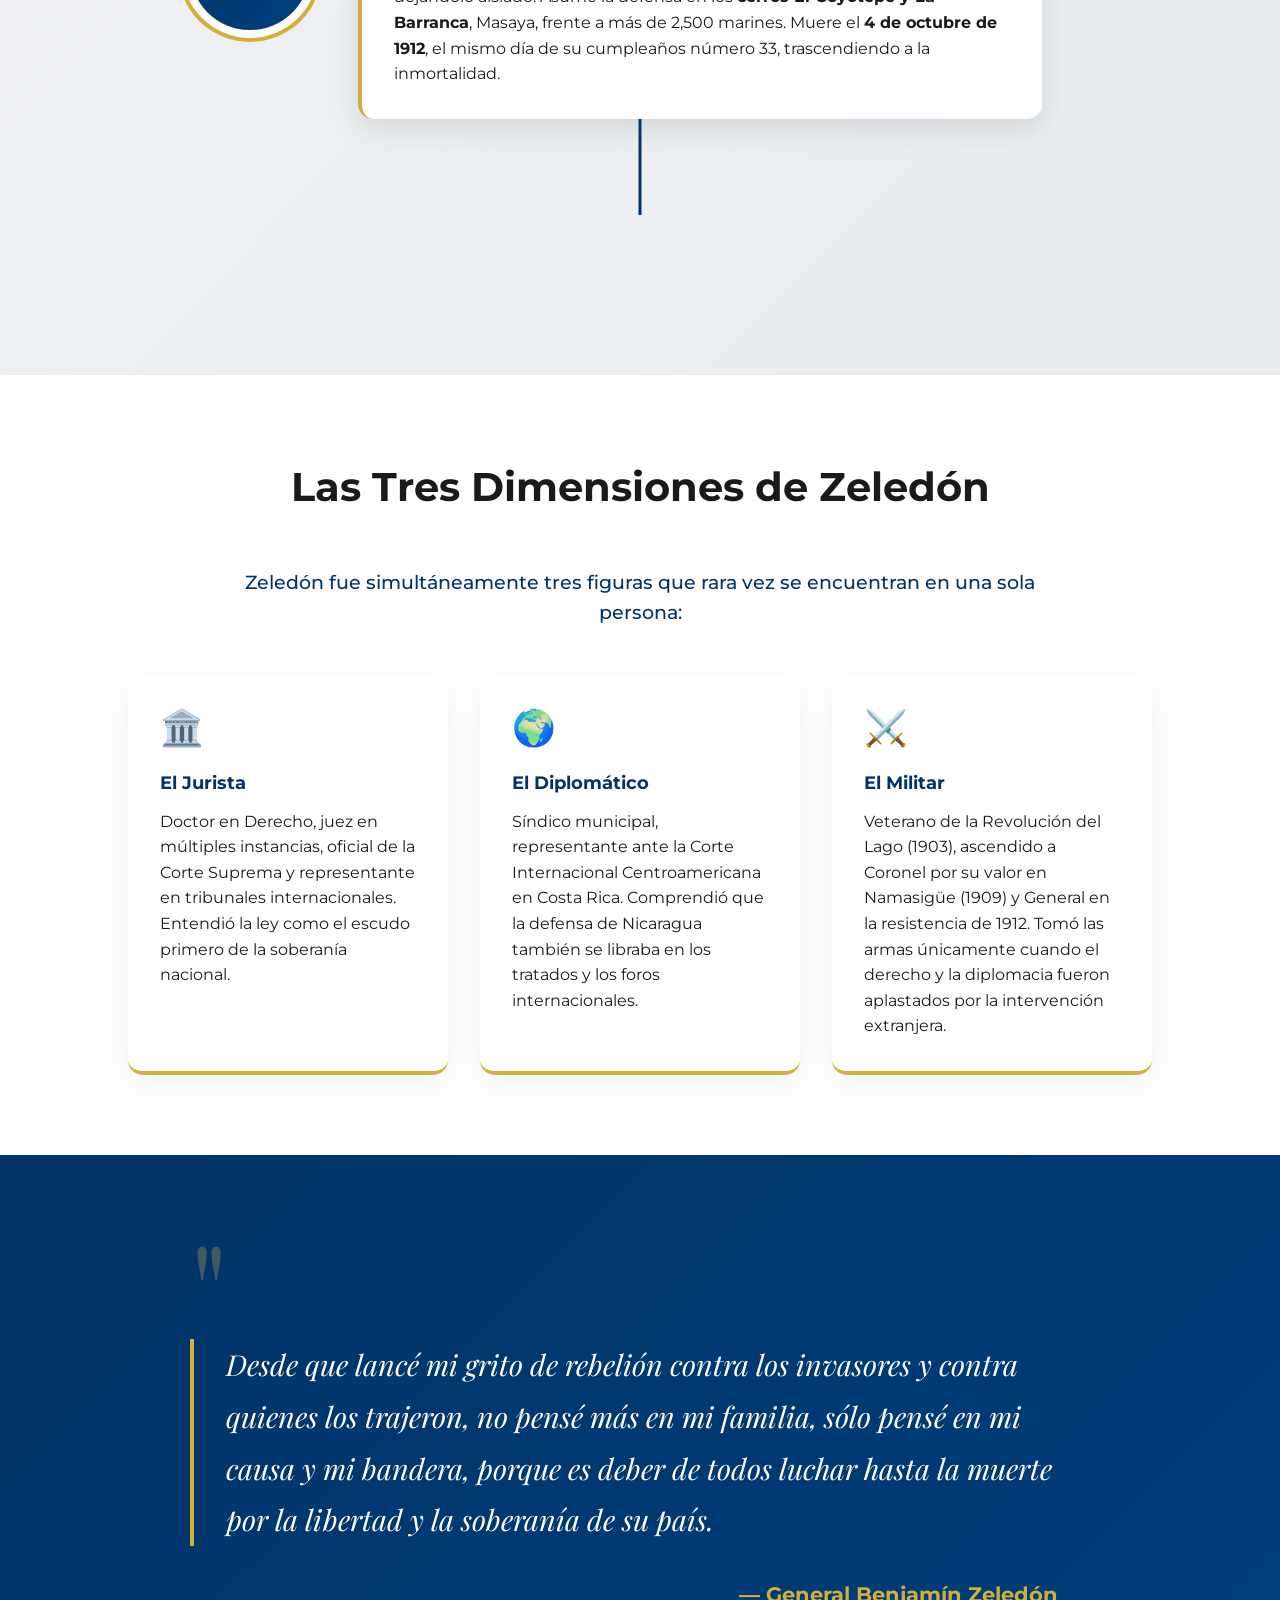
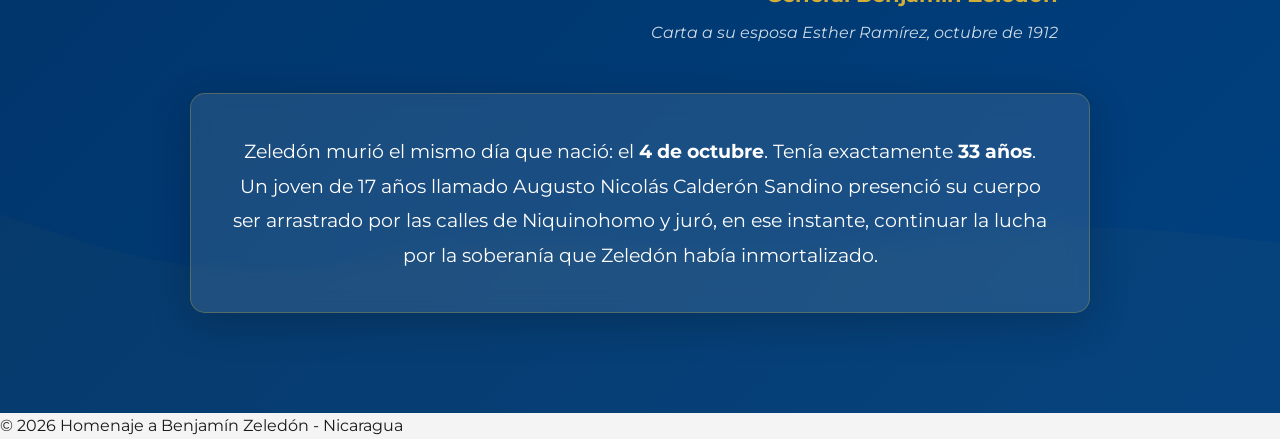
==== commit 46e52e93: "Diseño final." ====
--- a/biografia.html
+++ b/biografia.html
@@ -44,7 +44,7 @@
     <header class="hero hero-biografia">
         <div class="hero-content">
             <div class="doc-badge">Héroe Nacional · 1879 – 1912</div>
-            <h1>General Benjamín Zeledón</h1>
+            <!--<h1>General Benjamín Zeledón</h1>-->
             <p>Abogado, Diplomático, Militar y Mártir de la Soberanía Nacional</p>
         </div>
     </header>
--- a/style.css
+++ b/style.css
@@ -108,7 +108,7 @@
 .hero {
     height: 100vh;
     background: linear-gradient(rgba(0, 0, 0, 0.6), rgba(0, 0, 0, 0.6)),
-        url('https://images.unsplash.com/photo-1590424600600-49e0f63b2767?q=80&w=2000') no-repeat center center/cover;
+        url('img/BENJAMIN-ZELEDON.jpg') no-repeat center center/cover;
     display: flex;
     align-items: center;
     justify-content: center;
@@ -118,22 +118,22 @@
 
 .hero-contexto {
     background: linear-gradient(rgba(0, 0, 0, 0.7), rgba(0, 0, 0, 0.7)),
-        url('https://images.unsplash.com/photo-1461360370896-922624d12aa1?q=80&w=2000') no-repeat center center/cover;
+        url('img/hero_contexto.jpeg') no-repeat center center/cover;
 }
 
 .hero-galeria {
     background: linear-gradient(rgba(0, 0, 0, 0.7), rgba(0, 0, 0, 0.7)),
-        url('https://images.unsplash.com/photo-1604580864964-0462f5d5b1a8?q=80&w=2000') no-repeat center center/cover;
+        url('img/map_1900.png') no-repeat center center/cover;
 }
 
 .hero-biografia {
     background: linear-gradient(rgba(0, 20, 50, 0.78), rgba(0, 0, 0, 0.72)),
-        url('https://images.unsplash.com/photo-1569949381669-ecf31ae8e613?q=80&w=2000') no-repeat center 30%/cover;
+        url('img/Biografia.jpg') no-repeat center 30%/cover;
 }
 
 .hero-gesta {
     background: linear-gradient(rgba(40, 5, 5, 0.82), rgba(0, 0, 0, 0.75)),
-        url('https://images.unsplash.com/photo-1558618666-fcd25c85cd64?q=80&w=2000') no-repeat center center/cover;
+        url('img/bandera-nicaragua.jpg') no-repeat center center/cover;
 }
 
 /* Tarjetas de pilares del Testamento Político */
@@ -498,12 +498,90 @@
     line-height: 1.6;
 }
 
-/* Para cuando añadas imágenes reales, usa esta clase */
+
 .gallery-item img {
     width: 100%;
     height: 100%;
     object-fit: cover;
     display: block;
+    cursor: pointer;
+    transition: transform 0.4s ease;
+}
+
+.gallery-item img:hover {
+    transform: scale(1.05);
+}
+
+/* Lightbox / Visor de Imágenes */
+.lightbox {
+    display: none;
+    position: fixed;
+    z-index: 2000;
+    padding-top: 60px;
+    left: 0;
+    top: 0;
+    width: 100%;
+    height: 100%;
+    overflow: auto;
+    background-color: rgba(0, 0, 0, 0.9);
+    backdrop-filter: blur(5px);
+    opacity: 0;
+    transition: opacity 0.3s ease;
+}
+
+.lightbox.active {
+    display: flex;
+    flex-direction: column;
+    justify-content: center;
+    align-items: center;
+    opacity: 1;
+}
+
+.lightbox-content {
+    margin: auto;
+    display: block;
+    max-width: 90%;
+    max-height: 80vh;
+    border-radius: 8px;
+    box-shadow: 0 5px 25px rgba(0, 0, 0, 0.5);
+    transform: scale(0.8);
+    transition: transform 0.3s ease;
+}
+
+.lightbox.active .lightbox-content {
+    transform: scale(1);
+}
+
+#lightbox-caption {
+    margin: auto;
+    display: block;
+    width: 80%;
+    max-width: 700px;
+    text-align: center;
+    color: #ccc;
+    padding: 15px 0;
+    font-size: 1.1rem;
+    font-family: 'Playfair Display', serif;
+}
+
+.lightbox-close {
+    position: absolute;
+    top: 20px;
+    right: 35px;
+    color: #f1f1f1;
+    font-size: 40px;
+    font-weight: bold;
+    transition: 0.3s;
+    cursor: pointer;
+    z-index: 2001;
+}
+
+.lightbox-close:hover,
+.lightbox-close:focus {
+    color: var(--accent);
+    text-decoration: none;
+    cursor: pointer;
+    transform: scale(1.1);
 }
 
 .grid {
@@ -621,7 +699,8 @@
     margin: 0 auto;
 }
 
-.video-wrapper iframe {
+.video-wrapper iframe,
+.video-wrapper video {
     position: absolute;
     top: 0;
     left: 0;
@@ -768,17 +847,17 @@
 /* Hero especial para documentos */
 .hero-documento {
     background: linear-gradient(rgba(0, 30, 70, 0.82), rgba(0, 0, 0, 0.75)),
-        url('https://images.unsplash.com/photo-1568217933489-4da8e0c7c3d3?q=80&w=2000') no-repeat center center/cover;
+        url('img/Hero_Knox.jpg') no-repeat center center/cover;
 }
 
 .hero-dawson {
     background: linear-gradient(rgba(0, 20, 50, 0.85), rgba(0, 0, 0, 0.78)),
-        url('https://images.unsplash.com/photo-1506905925346-21bda4d32df4?q=80&w=2000') no-repeat center center/cover;
+        url('img/hero_dawson.jpeg') no-repeat center center/cover;
 }
 
 .hero-carta {
     background: linear-gradient(rgba(60, 20, 0, 0.82), rgba(0, 0, 0, 0.78)),
-        url('https://images.unsplash.com/photo-1455390582262-044cdead277a?q=80&w=2000') no-repeat center right/cover;
+        url('img/Benjamin Zeledon2.jpg') no-repeat center right/cover;
 }
 
 /* Insignia de categoría en el hero */
@@ -1251,4 +1330,81 @@
     .doc-consequence-timeline {
         gap: 0.8rem;
     }
+
+    /* Subpages nav grid responsive */
+    .subpages-grid {
+        grid-template-columns: 1fr;
+    }
+}
+
+/* ===================================
+   SECCIÓN DE SUBPÁGINAS (contexto.html)
+   =================================== */
+
+.subpages-nav-section {
+    padding-top: 80px;
+    padding-bottom: 80px;
+}
+
+.subpages-grid {
+    display: grid;
+    grid-template-columns: repeat(3, 1fr);
+    gap: 2rem;
+    margin-top: 2rem;
+}
+
+.subpage-card {
+    display: flex;
+    flex-direction: column;
+    align-items: flex-start;
+    background: white;
+    border-radius: 16px;
+    padding: 2.2rem 2rem;
+    box-shadow: 0 8px 30px rgba(0, 51, 102, 0.09);
+    border-top: 4px solid var(--accent);
+    text-decoration: none;
+    color: inherit;
+    transition: transform 0.3s ease, box-shadow 0.3s ease;
+}
+
+.subpage-card:hover {
+    transform: translateY(-6px);
+    box-shadow: 0 16px 48px rgba(0, 51, 102, 0.18);
+}
+
+.subpage-card-icon {
+    font-size: 2.5rem;
+    margin-bottom: 1rem;
+    line-height: 1;
+}
+
+.subpage-card h3 {
+    color: var(--primary);
+    font-size: 1.2rem;
+    margin-bottom: 0.7rem;
+    font-weight: 700;
+}
+
+.subpage-card p {
+    color: #555;
+    font-size: 0.95rem;
+    line-height: 1.6;
+    flex-grow: 1;
+    margin-bottom: 1.4rem;
+}
+
+.subpage-card-link {
+    display: inline-block;
+    font-weight: 700;
+    font-size: 0.9rem;
+    color: var(--primary);
+    letter-spacing: 0.5px;
+    border-bottom: 2px solid var(--accent);
+    padding-bottom: 2px;
+    transition: color 0.2s ease, border-color 0.2s ease;
+}
+
+.subpage-card:hover .subpage-card-link {
+    color: var(--accent);
+    border-color: var(--primary);
 }
